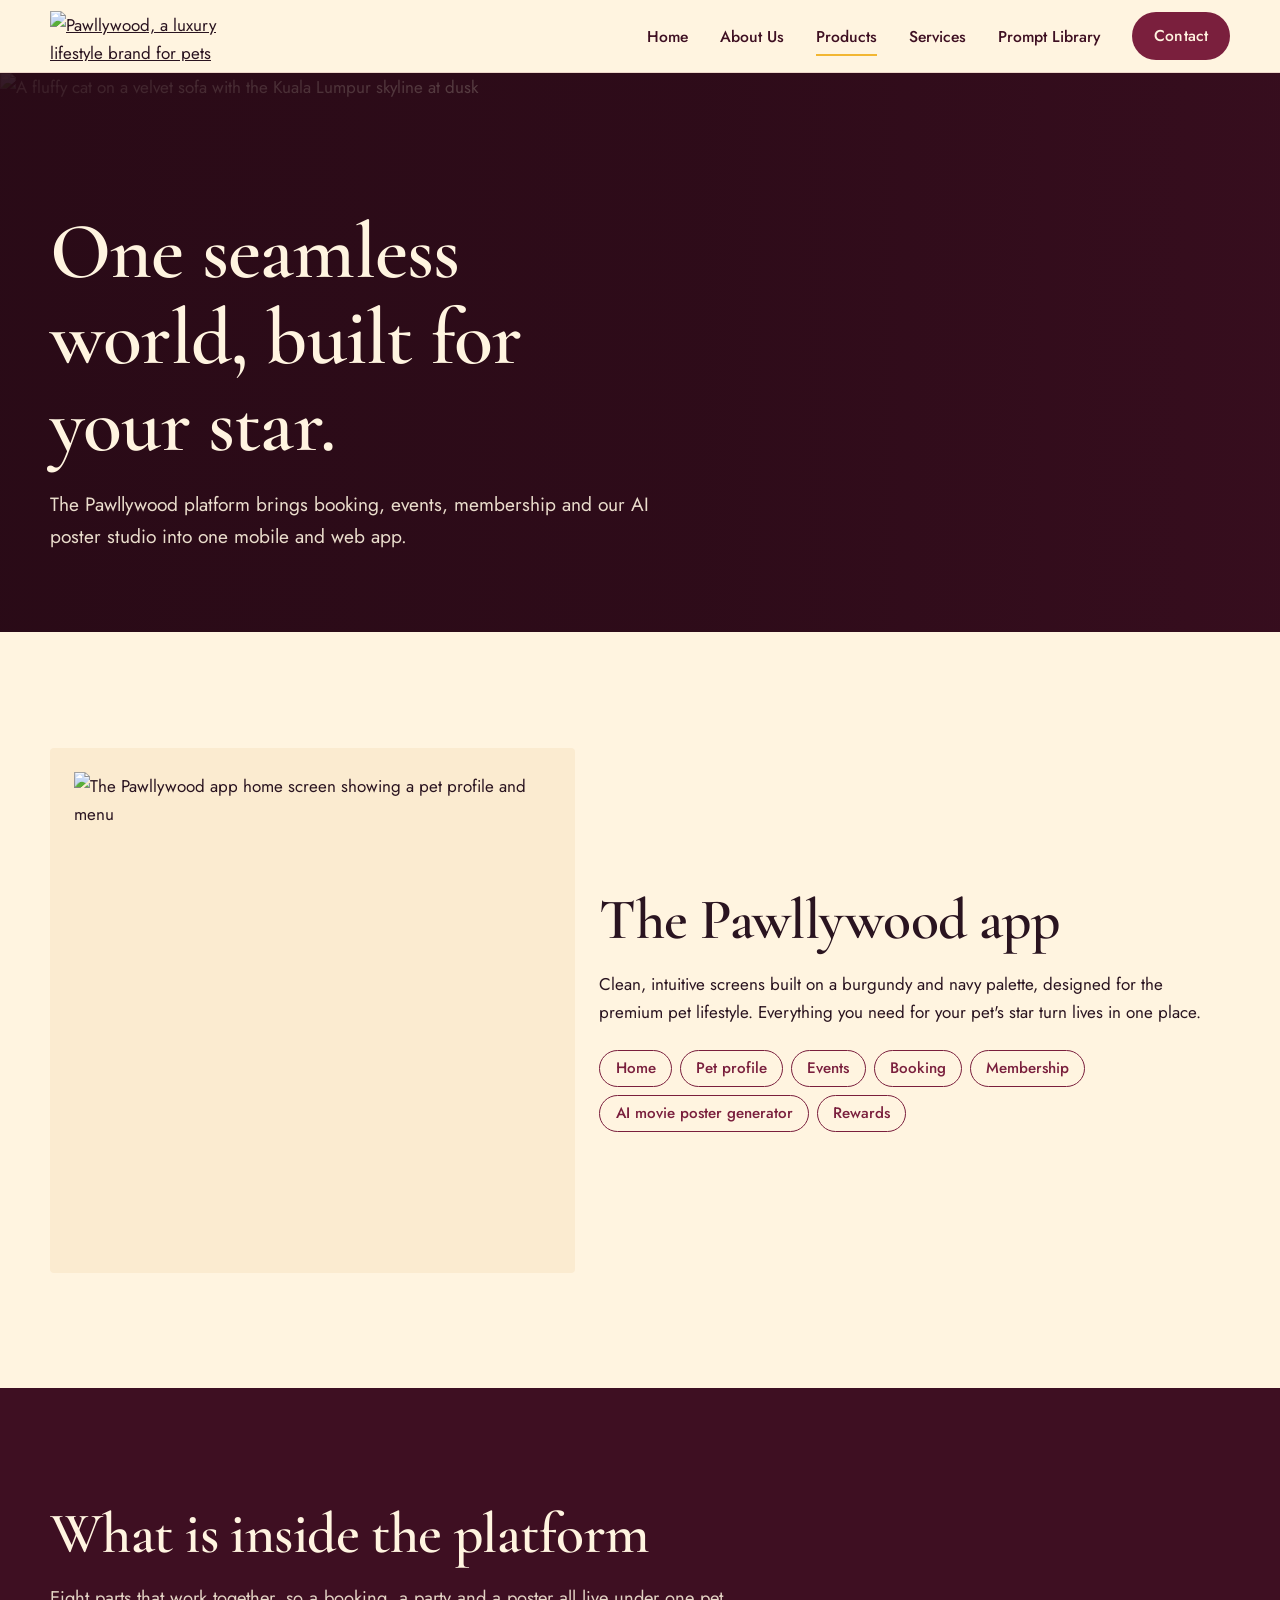
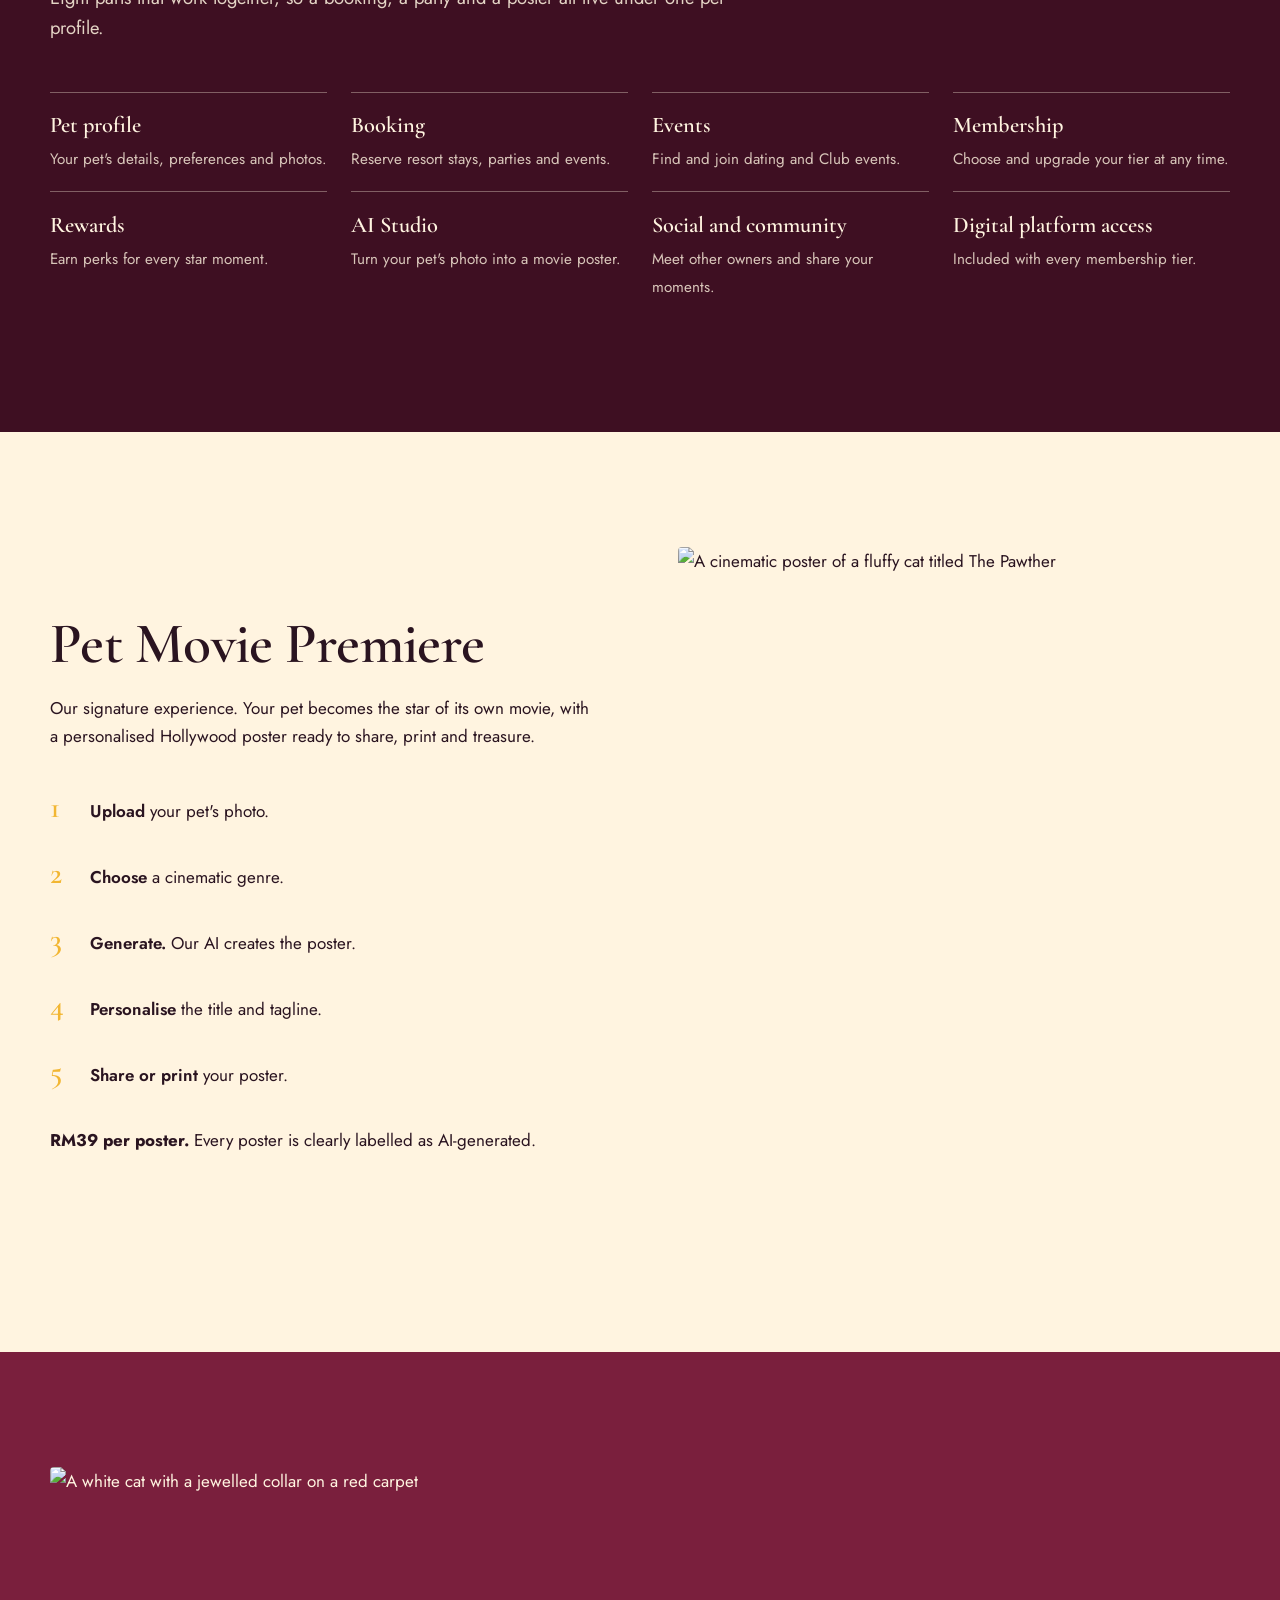
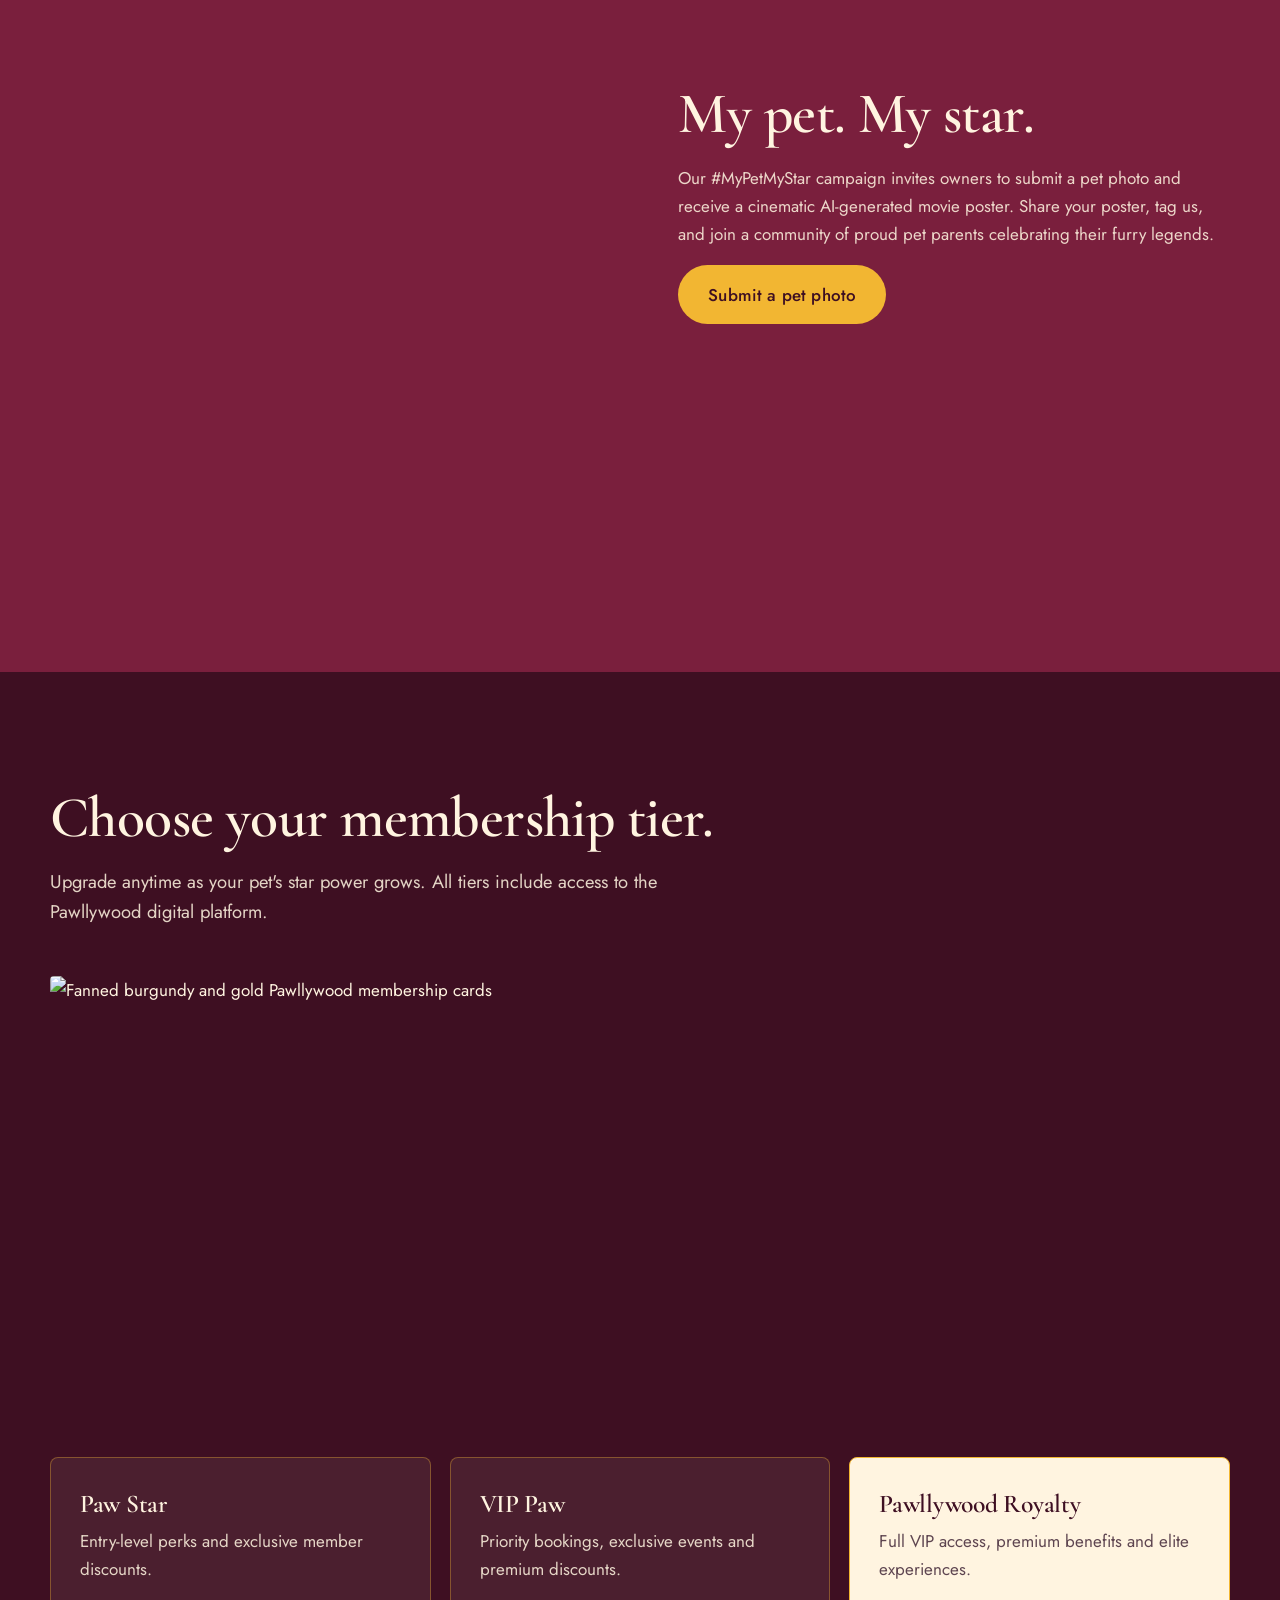
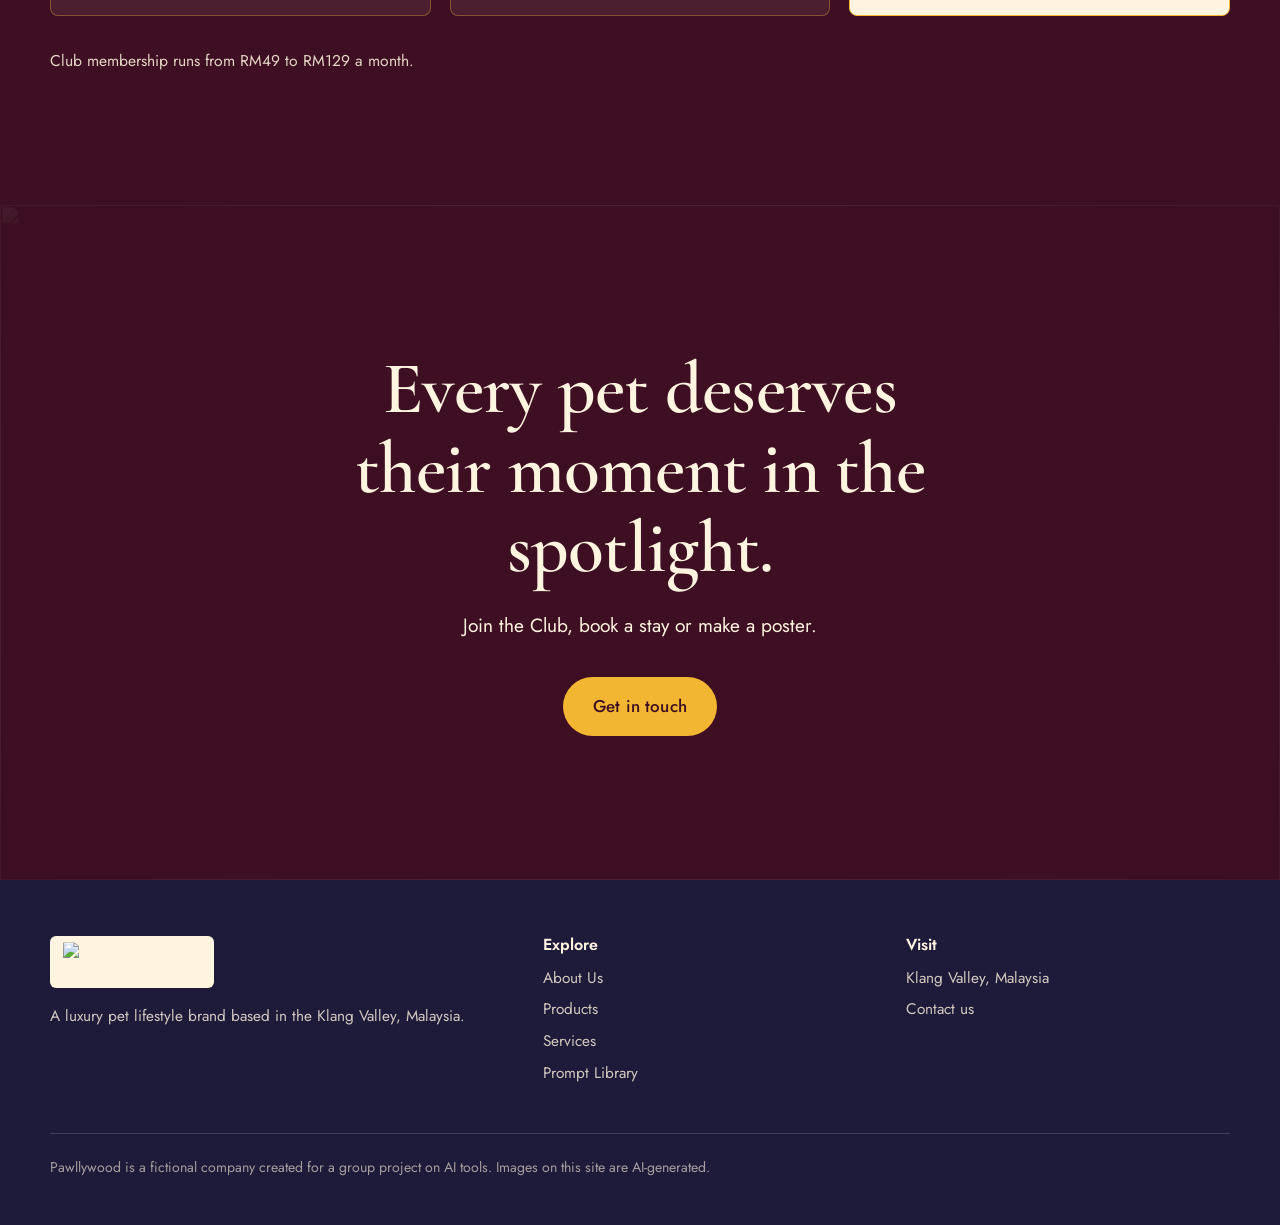
==== product.html @ 83e9586d "Add files via upload" ====
<!DOCTYPE html>
<html lang="en">
<head>
<meta charset="utf-8">
<meta name="viewport" content="width=device-width, initial-scale=1">
<title>Products | Pawllywood</title>
<meta name="description" content="The Pawllywood platform: pet profiles, booking, events, membership, rewards and the AI Pet Movie Premiere poster studio.">
<link rel="preconnect" href="https://fonts.googleapis.com">
<link rel="preconnect" href="https://fonts.gstatic.com" crossorigin>
<link href="https://fonts.googleapis.com/css2?family=Cormorant+Garamond:wght@500;600;700&family=Jost:wght@400;500;600&display=swap" rel="stylesheet">
<link rel="stylesheet" href="styles.css">
</head>
<body>

<header class="site-header">
  <div class="wrap nav">
    <a class="brand" href="index.html" aria-label="Pawllywood home"><img src="images/logo.png" alt="Pawllywood, a luxury lifestyle brand for pets" width="480" height="136"></a>
    <button class="nav-toggle" aria-expanded="false" aria-controls="nav-links">Menu</button>
    <ul class="nav-links" id="nav-links">
      <li><a href="index.html">Home</a></li>
      <li><a href="about.html">About Us</a></li>
      <li><a href="product.html" aria-current="page">Products</a></li>
      <li><a href="service.html">Services</a></li>
      <li><a href="prompt-library.html">Prompt Library</a></li>
      <li><a class="btn btn-velvet" href="contact.html">Contact</a></li>
    </ul>
  </div>
</header>

<main>

  <section class="page-hero">
    <img src="images/klcc-cat.png" alt="A fluffy cat on a velvet sofa with the Kuala Lumpur skyline at dusk" width="1672" height="941">
    <div class="wrap">
      <h1>One seamless world, built for your star.</h1>
      <p>The Pawllywood platform brings booking, events, membership and our AI poster studio into one mobile and web app.</p>
    </div>
  </section>

  <section class="section">
    <div class="wrap screens">
      <div class="photo phone"><img src="images/app-home-screen.png" alt="The Pawllywood app home screen showing a pet profile and menu" loading="lazy" width="820" height="820"></div>
      <div>
        <h2>The Pawllywood app</h2>
        <p style="margin-top:1.2rem">Clean, intuitive screens built on a burgundy and navy palette, designed for the premium pet lifestyle. Everything you need for your pet's star turn lives in one place.</p>
        <ul class="screen-list">
          <li>Home</li><li>Pet profile</li><li>Events</li><li>Booking</li><li>Membership</li><li>AI movie poster generator</li><li>Rewards</li>
        </ul>
      </div>
    </div>
  </section>

  <section class="section dark">
    <div class="wrap">
      <div class="section-head">
        <h2>What is inside the platform</h2>
        <p>Eight parts that work together, so a booking, a party and a poster all live under one pet profile.</p>
      </div>
      <ul class="eco">
        <li><strong>Pet profile</strong><span>Your pet's details, preferences and photos.</span></li>
        <li><strong>Booking</strong><span>Reserve resort stays, parties and events.</span></li>
        <li><strong>Events</strong><span>Find and join dating and Club events.</span></li>
        <li><strong>Membership</strong><span>Choose and upgrade your tier at any time.</span></li>
        <li><strong>Rewards</strong><span>Earn perks for every star moment.</span></li>
        <li><strong>AI Studio</strong><span>Turn your pet's photo into a movie poster.</span></li>
        <li><strong>Social and community</strong><span>Meet other owners and share your moments.</span></li>
        <li><strong>Digital platform access</strong><span>Included with every membership tier.</span></li>
      </ul>
    </div>
  </section>

  <section class="section" id="studio">
    <div class="wrap split">
      <div>
        <h2>Pet Movie Premiere</h2>
        <p style="margin-top:1.2rem">Our signature experience. Your pet becomes the star of its own movie, with a personalised Hollywood poster ready to share, print and treasure.</p>
        <ol class="studio-steps">
          <li><span><strong>Upload</strong> your pet's photo.</span></li>
          <li><span><strong>Choose</strong> a cinematic genre.</span></li>
          <li><span><strong>Generate.</strong> Our AI creates the poster.</span></li>
          <li><span><strong>Personalise</strong> the title and tagline.</span></li>
          <li><span><strong>Share or print</strong> your poster.</span></li>
        </ol>
        <p style="margin-top:1.8rem"><strong>RM39 per poster.</strong> Every poster is clearly labelled as AI-generated.</p>
      </div>
      <div class="photo" style="aspect-ratio:4/5"><img src="images/pawther-poster.png" alt="A cinematic poster of a fluffy cat titled The Pawther" loading="lazy" width="778" height="1109"></div>
    </div>
  </section>

  <section class="section velvet" id="campaign">
    <div class="wrap split">
      <div class="photo" style="aspect-ratio:4/5"><img src="images/collar-cat.png" alt="A white cat with a jewelled collar on a red carpet" loading="lazy" width="768" height="1392" style="object-position:50% 30%"></div>
      <div>
        <h2>My pet. My star.</h2>
        <p style="margin-top:1.2rem">Our #MyPetMyStar campaign invites owners to submit a pet photo and receive a cinematic AI-generated movie poster. Share your poster, tag us, and join a community of proud pet parents celebrating their furry legends.</p>
        <p><a class="btn btn-gold" href="contact.html">Submit a pet photo</a></p>
      </div>
    </div>
  </section>

  <section class="section dark" id="membership">
    <div class="wrap">
      <div class="section-head">
        <h2>Choose your membership tier.</h2>
        <p>Upgrade anytime as your pet's star power grows. All tiers include access to the Pawllywood digital platform.</p>
      </div>
      <div class="photo" style="aspect-ratio:21/8"><img src="images/membership-cards.png" alt="Fanned burgundy and gold Pawllywood membership cards" loading="lazy" style="object-position:50% 50%"></div>
      <div class="tier-line">
        <div class="tier"><h3>Paw Star</h3><p>Entry-level perks and exclusive member discounts.</p></div>
        <div class="tier"><h3>VIP Paw</h3><p>Priority bookings, exclusive events and premium discounts.</p></div>
        <div class="tier top"><h3>Pawllywood Royalty</h3><p>Full VIP access, premium benefits and elite experiences.</p></div>
      </div>
      <p class="member-note">Club membership runs from RM49 to RM129 a month.</p>
    </div>
  </section>

  <section class="closing">
    <img src="images/chaise-cat.png" alt="" loading="lazy">
    <div class="wrap">
      <h2>Every pet deserves their moment in the spotlight.</h2>
      <p>Join the Club, book a stay or make a poster.</p>
      <a class="btn btn-gold" href="contact.html">Get in touch</a>
    </div>
  </section>

</main>

<footer class="site-footer">
  <div class="wrap">
    <div class="footer-grid">
      <div>
        <img src="images/logo.png" alt="Pawllywood" width="480" height="136">
        <p>A luxury pet lifestyle brand based in the Klang Valley, Malaysia.</p>
      </div>
      <div>
        <h3>Explore</h3>
        <ul>
          <li><a href="about.html">About Us</a></li>
          <li><a href="product.html">Products</a></li>
          <li><a href="service.html">Services</a></li>
          <li><a href="prompt-library.html">Prompt Library</a></li>
        </ul>
      </div>
      <div>
        <h3>Visit</h3>
        <ul>
          <li>Klang Valley, Malaysia</li>
          <li><a href="contact.html">Contact us</a></li>
        </ul>
      </div>
    </div>
    <p class="fine">Pawllywood is a fictional company created for a group project on AI tools. Images on this site are AI-generated.</p>
  </div>
</footer>

<script>
  const toggle = document.querySelector('.nav-toggle');
  const links = document.getElementById('nav-links');
  toggle.addEventListener('click', () => {
    const open = links.classList.toggle('open');
    toggle.setAttribute('aria-expanded', open);
  });
</script>

</body>
</html>
---- styles.css ----
/* Pawllywood — shared styles. Palette and type follow the slide deck. */
:root {
  --velvet: #7A1F3D;
  --velvet-deep: #3E0F22;
  --gold: #F2B632;
  --cream: #FFF4E0;
  --cream-soft: #FBEBD0;
  --navy: #1E1B3A;
  --pink: #F58BA5;
  --ink: #2A1420;
  --ink-soft: #5E4550;
  --serif: "Cormorant Garamond", "Playfair Display", Georgia, serif;
  --sans: "Jost", "Helvetica Neue", Arial, sans-serif;
  --wrap: 1180px;
}

*, *::before, *::after { box-sizing: border-box; }
html { scroll-behavior: smooth; scroll-padding-top: 84px; }
body {
  margin: 0;
  font-family: var(--sans);
  font-size: 1.0625rem;
  line-height: 1.65;
  color: var(--ink);
  background: var(--cream);
  -webkit-font-smoothing: antialiased;
}
img { display: block; max-width: 100%; height: auto; }
a { color: inherit; }
:focus-visible { outline: 3px solid var(--gold); outline-offset: 3px; }

h1, h2, h3 { font-family: var(--serif); font-weight: 600; line-height: 1.08; margin: 0; letter-spacing: -0.01em; }
h1 { font-size: clamp(3rem, 8vw, 6.4rem); }
h2 { font-size: clamp(2.2rem, 4.6vw, 3.6rem); }
h3 { font-size: 1.6rem; }
p { margin: 0 0 1em; max-width: 62ch; }

.wrap { width: min(var(--wrap), 100% - 2.5rem); margin-inline: auto; }
.section { padding: clamp(4rem, 9vw, 7.5rem) 0; }
.dark { background: var(--velvet-deep); color: var(--cream); }
.velvet { background: var(--velvet); color: var(--cream); }
.dark p, .velvet p { color: rgba(255, 244, 224, .86); }
.section-head { max-width: 46rem; margin-bottom: 3rem; }
.section-head p { font-size: 1.15rem; margin-top: 1.1rem; }

/* Buttons */
.btn {
  display: inline-block; padding: .9rem 1.8rem; border-radius: 999px;
  font-weight: 500; text-decoration: none; letter-spacing: .01em;
  border: 1.5px solid transparent; transition: background .2s, color .2s, border-color .2s;
}
.btn-gold { background: var(--gold); color: var(--velvet-deep); }
.btn-gold:hover { background: #ffc94f; }
.btn-line { border-color: rgba(255, 244, 224, .6); color: var(--cream); }
.btn-line:hover { background: rgba(255, 244, 224, .12); }
.btn-velvet { background: var(--velvet); color: var(--cream); }
.btn-velvet:hover { background: var(--velvet-deep); }

/* Header */
.site-header {
  position: sticky; top: 0; z-index: 50;
  background: rgba(255, 244, 224, .96); backdrop-filter: blur(8px);
  border-bottom: 1px solid rgba(122, 31, 61, .14);
}
.nav { display: flex; align-items: center; justify-content: space-between; gap: 1.5rem; min-height: 72px; }
.brand img { height: 50px; width: auto; }
.nav-links { display: flex; align-items: center; gap: 2rem; list-style: none; margin: 0; padding: 0; }
.nav-links a { text-decoration: none; font-weight: 500; font-size: .98rem; color: var(--velvet-deep); padding: .4rem 0; border-bottom: 2px solid transparent; }
.nav-links a:hover, .nav-links a[aria-current="page"] { border-bottom-color: var(--gold); }
.nav-links .btn { padding: .6rem 1.3rem; border-bottom: 1.5px solid transparent; color: var(--cream); }
.nav-toggle { display: none; background: none; border: 1.5px solid var(--velvet); color: var(--velvet); border-radius: 999px; padding: .5rem 1.1rem; font: inherit; font-weight: 500; cursor: pointer; }

/* Hero */
.hero { position: relative; min-height: min(92vh, 860px); display: grid; align-items: end; color: var(--cream); background: var(--velvet-deep); isolation: isolate; }
.hero-img { position: absolute; inset: 0; z-index: -2; width: 100%; height: 100%; object-fit: cover; object-position: 50% 45%; }
.hero::after { content: ""; position: absolute; inset: 0; z-index: -1; background: linear-gradient(180deg, rgba(30, 10, 20, .25) 0%, rgba(30, 10, 20, .35) 40%, rgba(30, 10, 20, .9) 100%); }
.hero-inner { padding: 6rem 0 4.5rem; }
.hero h1 { max-width: 12ch; text-shadow: 0 2px 30px rgba(0, 0, 0, .35); }
.hero p { font-size: clamp(1.1rem, 2vw, 1.35rem); max-width: 40rem; margin: 1.6rem 0 2.2rem; color: rgba(255, 244, 224, .92); }
.hero-actions { display: flex; flex-wrap: wrap; gap: 1rem; }
.hero-inner > * { animation: rise .9s cubic-bezier(.2, .7, .2, 1) both; }
.hero-inner > p { animation-delay: .15s; }
.hero-inner > .hero-actions { animation-delay: .3s; }
@keyframes rise { from { opacity: 0; transform: translateY(22px); } to { opacity: 1; transform: none; } }

/* Split layouts */
.split { display: grid; grid-template-columns: 1fr 1fr; gap: clamp(2rem, 6vw, 5rem); align-items: center; }
.split.flip > :first-child { order: 2; }
.photo { border-radius: 4px; overflow: hidden; }
.photo img { width: 100%; height: 100%; object-fit: cover; }
.photo-stack { position: relative; padding-bottom: 12%; }
.photo-stack .photo:first-child { aspect-ratio: 4 / 3; }
.photo-stack .photo:last-child { position: absolute; width: 48%; right: -4%; bottom: 0; aspect-ratio: 16 / 10; border: 6px solid var(--cream); box-shadow: 0 18px 40px rgba(62, 15, 34, .28); }
.trio { display: flex; flex-wrap: wrap; gap: .75rem 2.2rem; list-style: none; padding: 0; margin: 1.8rem 0 0; font-family: var(--serif); font-size: 1.9rem; font-weight: 600; color: var(--velvet); }

/* Problem */
.gaps { display: grid; grid-template-columns: repeat(3, 1fr); gap: 1rem; margin-top: 2.5rem; }
.gap-card { background: var(--cream); color: var(--velvet-deep); padding: 1.3rem 1.4rem; border-radius: 6px; font-family: var(--serif); font-size: 1.35rem; font-weight: 600; line-height: 1.2; }
.gap-card:nth-child(odd) { transform: rotate(-1.2deg); }
.gap-card:nth-child(even) { transform: rotate(1deg); }
.problem-media { margin-top: 3rem; aspect-ratio: 21 / 8; }

/* Ecosystem bento */
.bento { display: grid; grid-template-columns: repeat(6, 1fr); gap: 1.1rem; }
.tile { position: relative; overflow: hidden; border-radius: 6px; min-height: 300px; display: flex; align-items: flex-end; color: var(--cream); isolation: isolate; background: var(--velvet-deep); }
.tile img { position: absolute; inset: 0; width: 100%; height: 100%; object-fit: cover; z-index: -2; transition: transform .6s ease; }
.tile::after { content: ""; position: absolute; inset: 0; z-index: -1; background: linear-gradient(180deg, rgba(30, 10, 20, 0) 30%, rgba(30, 10, 20, .88) 100%); }
.tile:hover img { transform: scale(1.04); }
.tile-body { padding: 1.5rem 1.6rem; }
.tile h3 { margin-bottom: .4rem; }
.tile p { margin: 0; font-size: .98rem; color: rgba(255, 244, 224, .9); }
.tile.t-club { grid-column: span 4; min-height: 420px; }
.tile.t-resort { grid-column: span 2; min-height: 420px; }
.tile.t-party, .tile.t-dating, .tile.t-influencer { grid-column: span 2; }
.tile.t-poster { grid-column: span 6; min-height: 340px; }
.tile.t-poster img { object-position: 50% 8%; }

/* Membership */
.tiers { display: grid; grid-template-columns: repeat(3, 1fr); gap: 1.2rem; margin-top: 3rem; }
.tier { background: rgba(255, 244, 224, .07); border: 1px solid rgba(242, 182, 50, .35); border-radius: 8px; padding: 2rem 1.8rem; }
.tier.top { background: var(--cream); color: var(--velvet-deep); border-color: var(--gold); }
.tier.top p { color: var(--ink-soft); }
.tier h3 { margin-bottom: .6rem; }
.tier p { margin: 0; }
.member-note { margin-top: 2rem; font-size: .98rem; }

/* Journey (a real sequence, so it is numbered) */
.journey { list-style: none; margin: 3rem 0 0; padding: 0; display: grid; grid-template-columns: repeat(4, 1fr); gap: 2rem 1.5rem; counter-reset: step; }
.journey li { counter-increment: step; border-top: 2px solid var(--velvet); padding-top: 1rem; }
.journey li::before { content: counter(step); font-family: var(--serif); font-size: 2.4rem; font-weight: 600; color: var(--velvet); line-height: 1; display: block; margin-bottom: .5rem; }
.journey strong { font-family: var(--serif); font-size: 1.45rem; font-weight: 600; display: block; color: var(--velvet-deep); }
.journey span { color: var(--ink-soft); font-size: .98rem; }

/* Poster gallery */
.posters { display: grid; grid-template-columns: repeat(4, 1fr); gap: 1rem; margin-top: 4.5rem; align-items: end; }
.posters figure { margin: 0; }
.posters .photo { aspect-ratio: 2 / 3; box-shadow: 0 22px 44px rgba(0, 0, 0, .45); }
.posters figure:nth-child(2) { transform: translateY(-1.5rem); }
.posters figure:nth-child(4) { transform: translateY(-1.5rem); }
.posters figcaption { margin-top: .8rem; font-size: .92rem; color: rgba(255, 244, 224, .75); }
.steps-inline { display: flex; flex-wrap: wrap; gap: .5rem 1rem; list-style: none; padding: 0; margin: 1.6rem 0 2rem; }
.steps-inline li { font-weight: 500; color: var(--gold); }
.steps-inline li:not(:last-child)::after { content: "\2192"; margin-left: 1rem; color: rgba(255, 244, 224, .5); }

/* Prompt library teaser */
.prompt-box { background: var(--navy); color: var(--cream); border-radius: 8px; padding: 2rem; font-size: 1rem; line-height: 1.7; }
.prompt-box .label { font-family: var(--serif); font-size: 1.3rem; color: var(--gold); margin-bottom: .6rem; display: block; }
.prompt-box p { color: rgba(255, 244, 224, .9); max-width: none; margin-bottom: 1.4rem; }
.prompt-box p:last-child { margin-bottom: 0; }
.anatomy { display: flex; flex-wrap: wrap; gap: .5rem; list-style: none; padding: 0; margin: 1.6rem 0 2rem; }
.anatomy li { border: 1.5px solid var(--velvet); color: var(--velvet); border-radius: 999px; padding: .3rem .95rem; font-weight: 500; font-size: .95rem; }

/* Closing */
.closing { position: relative; text-align: center; color: var(--cream); background: var(--velvet-deep); isolation: isolate; padding: clamp(5rem, 12vw, 9rem) 0; }
.closing > img { position: absolute; inset: 0; width: 100%; height: 100%; object-fit: cover; z-index: -2; opacity: .55; }
.closing::after { content: ""; position: absolute; inset: 0; z-index: -1; background: radial-gradient(ellipse at center, rgba(62, 15, 34, .55), rgba(62, 15, 34, .92)); }
.closing h2 { max-width: 18ch; margin: 0 auto 1.4rem; font-size: clamp(2.4rem, 6vw, 4.6rem); }
.closing p { margin: 0 auto 2.2rem; font-size: 1.2rem; }

/* Footer */
.site-footer { background: var(--navy); color: rgba(255, 244, 224, .8); padding: 3.5rem 0 2rem; font-size: .96rem; }
.footer-grid { display: grid; grid-template-columns: 1.4fr 1fr 1fr; gap: 2.5rem; }
.footer-grid img { height: 52px; width: auto; background: var(--cream); padding: .4rem .8rem; border-radius: 6px; margin-bottom: 1rem; }
.footer-grid h3 { font-family: var(--sans); font-size: 1rem; font-weight: 600; color: var(--cream); margin-bottom: .8rem; letter-spacing: 0; }
.footer-grid ul { list-style: none; margin: 0; padding: 0; }
.footer-grid li { margin-bottom: .4rem; }
.footer-grid a { text-decoration: none; }
.footer-grid a:hover { color: var(--gold); }
.fine { max-width: none; margin-top: 2.5rem; padding-top: 1.4rem; border-top: 1px solid rgba(255, 244, 224, .15); font-size: .88rem; color: rgba(255, 244, 224, .6); }

/* Responsive */
@media (max-width: 960px) {
  .split, .split.flip { grid-template-columns: 1fr; }
  .split.flip > :first-child { order: 0; }
  .photo-stack { padding-bottom: 14%; }
  .gaps { grid-template-columns: repeat(2, 1fr); }
  .tile.t-club, .tile.t-resort, .tile.t-party, .tile.t-dating, .tile.t-influencer, .tile.t-poster { grid-column: span 6; min-height: 320px; }
  .tiers { grid-template-columns: 1fr; }
  .journey { grid-template-columns: repeat(2, 1fr); }
  .posters { grid-template-columns: repeat(2, 1fr); }
  .posters figure:nth-child(n) { transform: none; }
  .footer-grid { grid-template-columns: 1fr; }
  .nav-toggle { display: inline-block; }
  .nav-links { display: none; position: absolute; left: 0; right: 0; top: 72px; flex-direction: column; align-items: flex-start; gap: 0; background: var(--cream); padding: 1rem 1.25rem 1.5rem; border-bottom: 1px solid rgba(122, 31, 61, .14); }
  .nav-links.open { display: flex; }
  .nav-links li { width: 100%; }
  .nav-links a { display: block; padding: .8rem 0; }
  .nav-links .btn { display: inline-block; margin-top: .6rem; width: auto; }
}
@media (max-width: 560px) {
  .gaps { grid-template-columns: 1fr; }
  .journey { grid-template-columns: 1fr; }
  .problem-media { aspect-ratio: 16 / 9; }
}
@media (prefers-reduced-motion: reduce) {
  html { scroll-behavior: auto; }
  .hero-inner > * { animation: none; }
  .tile img { transition: none; }
}

/* ===== Inner pages ===== */
.page-hero { position: relative; color: var(--cream); background: var(--velvet-deep); isolation: isolate; padding: clamp(5rem, 11vw, 8.5rem) 0 clamp(3.5rem, 7vw, 5rem); }
.page-hero > img { position: absolute; inset: 0; width: 100%; height: 100%; object-fit: cover; z-index: -2; }
.page-hero::after { content: ""; position: absolute; inset: 0; z-index: -1; background: linear-gradient(90deg, rgba(40, 10, 22, .92) 0%, rgba(40, 10, 22, .72) 55%, rgba(40, 10, 22, .35) 100%); }
.page-hero h1 { font-size: clamp(2.8rem, 7vw, 5rem); max-width: 16ch; }
.page-hero p { font-size: 1.2rem; margin: 1.3rem 0 0; color: rgba(255, 244, 224, .9); max-width: 40rem; }
.lede { font-family: var(--serif); font-size: clamp(1.5rem, 2.6vw, 2.1rem); line-height: 1.3; font-weight: 500; max-width: 34ch; margin: 0; }

/* Mission / vision */
.mv { display: grid; grid-template-columns: 1fr 1fr; gap: 0; }
.mv > div { padding: clamp(2.5rem, 6vw, 5rem) clamp(1.5rem, 5vw, 4rem); }
.mv .m { background: var(--velvet); color: var(--cream); }
.mv .v { background: var(--cream-soft); }
.mv h2 { font-size: clamp(1.8rem, 3vw, 2.4rem); margin-bottom: 1rem; }
.mv p { font-family: var(--serif); font-size: clamp(1.4rem, 2.3vw, 1.9rem); line-height: 1.3; margin: 0; max-width: 24ch; }
.mv .m p { color: var(--cream); }

/* Values */
.values { list-style: none; margin: 2.5rem 0 0; padding: 0; border-top: 1px solid rgba(122, 31, 61, .25); }
.values li { display: grid; grid-template-columns: minmax(200px, 1fr) 2fr; gap: 1.5rem; padding: 1.4rem 0; border-bottom: 1px solid rgba(122, 31, 61, .25); align-items: baseline; }
.values strong { font-family: var(--serif); font-size: 1.6rem; font-weight: 600; color: var(--velvet); line-height: 1.15; }
.values span { color: var(--ink-soft); }

/* Team */
.founder { display: grid; grid-template-columns: 5fr 7fr; gap: clamp(2rem, 5vw, 4rem); align-items: center; }
.founder .photo { aspect-ratio: 3 / 4; }
.founder .role { font-weight: 500; color: var(--gold); margin-bottom: 1.2rem; display: block; }
.founder .quote { font-family: var(--serif); font-size: 1.5rem; line-height: 1.35; margin: 1.5rem 0; }
.founder ul { margin: 0; padding-left: 1.2rem; }
.founder li { margin-bottom: .4rem; color: rgba(255, 244, 224, .88); }
.duo { display: grid; grid-template-columns: 1fr 1fr; gap: 1.5rem; margin-top: 3rem; }
.person { display: grid; grid-template-columns: 1fr 1fr; gap: 1.2rem; align-items: end; }
.person .photo { aspect-ratio: 4 / 5; }
.person h3 { font-size: 1.5rem; }
.person .role { color: var(--velvet); font-weight: 500; font-size: .95rem; margin: .2rem 0 .6rem; display: block; }
.person p { font-size: .96rem; color: var(--ink-soft); margin: 0; }
.leads { display: grid; grid-template-columns: repeat(4, 1fr); gap: 1.2rem; margin-top: 3rem; }
.lead .photo { aspect-ratio: 3 / 4; margin-bottom: .9rem; }
.lead h3 { font-size: 1.35rem; }
.lead .role { color: var(--velvet); font-weight: 500; font-size: .92rem; display: block; margin: .15rem 0 .5rem; }
.lead p { font-size: .94rem; color: var(--ink-soft); margin: 0; }
.subhead { font-size: clamp(1.6rem, 2.6vw, 2.1rem); margin-top: 4rem; }

/* Numbers */
.figures { display: grid; grid-template-columns: repeat(3, 1fr); gap: 2rem; margin-top: 2.5rem; }
.figure strong { display: block; font-family: var(--serif); font-size: clamp(2.6rem, 5vw, 4rem); line-height: 1; color: var(--gold); font-weight: 600; }
.figure span { display: block; margin-top: .6rem; color: rgba(255, 244, 224, .85); font-size: 1rem; }
.expand { list-style: none; margin: 2.5rem 0 0; padding: 0; display: grid; grid-template-columns: repeat(3, 1fr); gap: 1.5rem; counter-reset: ph; }
.expand li { counter-increment: ph; border-top: 2px solid var(--gold); padding-top: 1rem; }
.expand strong { font-family: var(--serif); font-size: 1.5rem; display: block; font-weight: 600; }
.expand span { color: rgba(255, 244, 224, .82); font-size: .98rem; }

/* Services */
.svc { display: grid; grid-template-columns: 1fr 1fr; align-items: stretch; }
.svc + .svc { margin-top: 0; }
.svc-img { min-height: 420px; position: relative; }
.svc-img img { position: absolute; inset: 0; width: 100%; height: 100%; object-fit: cover; }
.svc-body { padding: clamp(2.5rem, 6vw, 5rem) clamp(1.5rem, 5vw, 4.5rem); display: flex; flex-direction: column; justify-content: center; }
.svc-body h2 { font-size: clamp(2rem, 3.6vw, 2.9rem); margin-bottom: 1rem; }
.svc.flip .svc-img { order: 2; }
.svc:nth-of-type(odd) .svc-body { background: var(--cream); }
.svc:nth-of-type(even) .svc-body { background: var(--cream-soft); }
.svc.dk .svc-body { background: var(--velvet-deep); color: var(--cream); }
.svc.dk .svc-body p { color: rgba(255, 244, 224, .86); }
.price { font-family: var(--serif); font-size: 1.7rem; font-weight: 600; color: var(--velvet); margin: .4rem 0 1rem; }
.svc.dk .price { color: var(--gold); }
.includes { margin: 0 0 1.2rem; padding-left: 1.2rem; }
.includes li { margin-bottom: .3rem; }
.safe { display: grid; grid-template-columns: repeat(3, 1fr); gap: 2rem; margin-top: 2.5rem; }
.safe h3 { font-size: 1.5rem; margin-bottom: .5rem; }
.safe p { margin: 0; color: rgba(255, 244, 224, .85); }
.entry { width: 100%; border-collapse: collapse; margin-top: 2.5rem; font-size: 1rem; }
.entry th, .entry td { text-align: left; padding: 1rem 1rem 1rem 0; border-bottom: 1px solid rgba(122, 31, 61, .25); vertical-align: top; }
.entry th { font-weight: 600; color: var(--velvet); font-size: .95rem; }
.entry td:first-child { font-family: var(--serif); font-size: 1.35rem; font-weight: 600; color: var(--velvet-deep); }
.table-scroll { overflow-x: auto; }

/* Product */
.eco { display: grid; grid-template-columns: repeat(4, 1fr); gap: 1.2rem 1.5rem; margin-top: 2.5rem; list-style: none; padding: 0; }
.eco li { border-top: 1px solid rgba(255, 244, 224, .35); padding-top: .9rem; }
.eco strong { font-family: var(--serif); font-size: 1.4rem; font-weight: 600; display: block; }
.eco span { font-size: .95rem; color: rgba(255, 244, 224, .8); }
.screens { display: grid; grid-template-columns: 1fr 1.2fr; gap: 1.5rem; align-items: center; }
.screens .photo.phone { background: var(--cream-soft); padding: 1.5rem; display: grid; place-items: center; }
.screens .photo.phone img { width: auto; height: auto; max-height: 560px; }
.screen-list { list-style: none; margin: 1.5rem 0 0; padding: 0; display: flex; flex-wrap: wrap; gap: .5rem; }
.screen-list li { border: 1.5px solid var(--velvet); color: var(--velvet); border-radius: 999px; padding: .3rem .95rem; font-weight: 500; font-size: .95rem; }
.studio-steps { list-style: none; margin: 2rem 0 0; padding: 0; counter-reset: s; display: grid; gap: 1rem; }
.studio-steps li { counter-increment: s; display: grid; grid-template-columns: 2.5rem 1fr; align-items: baseline; }
.studio-steps li::before { content: counter(s); font-family: var(--serif); font-size: 1.9rem; color: var(--gold); font-weight: 600; }
.studio-steps strong { font-weight: 600; }
.tier-line { display: grid; grid-template-columns: repeat(3, 1fr); gap: 1.2rem; margin-top: 2rem; }

/* Prompt library */
.filters { display: flex; flex-wrap: wrap; gap: .6rem; margin: 2rem 0 1.5rem; }
.chip { font: inherit; font-weight: 500; font-size: .95rem; cursor: pointer; background: transparent; border: 1.5px solid var(--velvet); color: var(--velvet); border-radius: 999px; padding: .4rem 1.1rem; }
.chip[aria-pressed="true"] { background: var(--velvet); color: var(--cream); }
.chip small { opacity: .75; margin-left: .3rem; }
.prompt-list { display: grid; gap: 1.2rem; }
.pcard { background: #fff; border: 1px solid rgba(122, 31, 61, .2); border-radius: 8px; padding: 1.6rem 1.8rem; }
.pcard[hidden] { display: none; }
.pcard header { display: flex; flex-wrap: wrap; gap: .6rem 1rem; align-items: baseline; justify-content: space-between; margin-bottom: .9rem; }
.pcard h3 { font-size: 1.5rem; }
.pid { font-weight: 600; color: var(--velvet); font-size: .95rem; }
.pcat { font-size: .9rem; color: var(--ink-soft); }
.pmeta { display: grid; grid-template-columns: repeat(3, 1fr); gap: 1.2rem; margin: 1rem 0; font-size: .95rem; }
.pmeta dt { font-weight: 600; color: var(--velvet); margin-bottom: .2rem; }
.pmeta dd { margin: 0; color: var(--ink-soft); }
.pcard details { margin-top: .5rem; }
.pcard summary { cursor: pointer; font-weight: 600; color: var(--velvet); }
.ptext { background: var(--navy); color: var(--cream); border-radius: 6px; padding: 1.2rem 1.3rem; margin: .8rem 0 .6rem; font-size: .95rem; line-height: 1.7; white-space: pre-wrap; }
.copy { font: inherit; font-size: .9rem; font-weight: 500; cursor: pointer; background: var(--gold); color: var(--velvet-deep); border: 0; border-radius: 999px; padding: .4rem 1.1rem; }
.empty-note { padding: 1.4rem; background: var(--cream-soft); border-radius: 6px; color: var(--ink-soft); }
.empty-note[hidden] { display: none; }
.anat { display: grid; grid-template-columns: repeat(4, 1fr); gap: 1.5rem 1.5rem; margin: 2.5rem 0 0; padding: 0; list-style: none; counter-reset: a; }
.anat li { counter-increment: a; border-top: 2px solid var(--velvet); padding-top: .9rem; }
.anat li::before { content: counter(a); display: block; font-family: var(--serif); font-size: 1.8rem; color: var(--velvet); line-height: 1; margin-bottom: .3rem; font-weight: 600; }
.anat strong { display: block; font-family: var(--serif); font-size: 1.35rem; font-weight: 600; }
.anat span { font-size: .95rem; color: var(--ink-soft); }
.fw { display: grid; grid-template-columns: 1fr 1fr; gap: 3rem; align-items: start; }
.fw dl { margin: 0; display: grid; grid-template-columns: 6.5rem 1fr; gap: .9rem 1rem; align-items: baseline; }
.fw dt { font-family: var(--serif); font-size: 1.4rem; font-weight: 600; color: var(--gold); line-height: 1.3; }
.fw dd { margin: 0; color: rgba(255, 244, 224, .88); }
.iter { display: grid; grid-template-columns: repeat(3, 1fr); gap: 1.5rem; margin-top: 2.5rem; }
.iter figure { margin: 0; }
.iter .photo { aspect-ratio: 3 / 4; margin-bottom: 1rem; }
.iter h3 { font-size: 1.4rem; margin-bottom: .4rem; }
.iter blockquote { margin: 0 0 .6rem; font-style: normal; color: var(--ink); font-size: .98rem; }
.iter figcaption p { color: var(--ink-soft); font-size: .95rem; margin: 0; }
.demo { display: grid; grid-template-columns: 1.1fr .9fr; gap: 3rem; align-items: center; }
.demo dl { margin: 0; }
.demo dt { font-weight: 600; margin-top: 1rem; padding-left: .8rem; border-left: 3px solid var(--gold); }
.demo dd { margin: .2rem 0 0 0; padding-left: .8rem; border-left: 3px solid var(--gold); color: rgba(255, 244, 224, .88); }
.demo .photo { aspect-ratio: 3 / 4; }
.rai { list-style: none; padding: 0; margin: 2.5rem 0 0; display: grid; grid-template-columns: repeat(2, 1fr); gap: 0 3rem; }
.rai li { padding: 1rem 0; border-top: 1px solid rgba(122, 31, 61, .25); }

/* Contact */
.contact-grid { display: grid; grid-template-columns: 7fr 5fr; gap: clamp(2rem, 6vw, 5rem); align-items: start; }
.form { display: grid; gap: 1.2rem; }
.field label { display: block; font-weight: 500; margin-bottom: .35rem; color: var(--velvet-deep); }
.field input, .field select, .field textarea { width: 100%; font: inherit; color: var(--ink); background: #fff; border: 1.5px solid rgba(122, 31, 61, .35); border-radius: 6px; padding: .8rem .9rem; }
.field textarea { min-height: 150px; resize: vertical; }
.field input:focus, .field select:focus, .field textarea:focus { outline: 3px solid var(--gold); outline-offset: 1px; border-color: var(--velvet); }
.two { display: grid; grid-template-columns: 1fr 1fr; gap: 1.2rem; }
.form-msg { padding: 1rem 1.2rem; border-radius: 6px; background: var(--cream-soft); border: 1.5px solid var(--gold); }
.form-msg[hidden] { display: none; }
.aside h2 { font-size: 2rem; margin-bottom: 1rem; }
.aside .photo { aspect-ratio: 4 / 3; margin-bottom: 1.5rem; }
.aside ul { padding-left: 1.2rem; margin: 0 0 1.5rem; }
.faq details { border-top: 1px solid rgba(122, 31, 61, .25); padding: 1.1rem 0; }
.faq details:last-child { border-bottom: 1px solid rgba(122, 31, 61, .25); }
.faq summary { cursor: pointer; font-family: var(--serif); font-size: 1.4rem; font-weight: 600; color: var(--velvet-deep); }
.faq p { margin: .8rem 0 0; color: var(--ink-soft); }

@media (max-width: 960px) {
  .mv, .svc, .founder, .duo, .demo, .fw, .contact-grid, .screens { grid-template-columns: 1fr; }
  .svc.flip .svc-img { order: 0; }
  .svc-img { min-height: 300px; }
  .values li { grid-template-columns: 1fr; gap: .3rem; }
  .figures, .expand, .safe, .iter, .tier-line { grid-template-columns: 1fr; }
  .leads, .anat, .eco { grid-template-columns: repeat(2, 1fr); }
  .pmeta { grid-template-columns: 1fr; }
  .rai { grid-template-columns: 1fr; }
  .founder .photo { max-width: 420px; }
  .page-hero::after { background: linear-gradient(180deg, rgba(40, 10, 22, .7), rgba(40, 10, 22, .9)); }
}
@media (max-width: 560px) {
  .leads, .anat, .eco, .two, .person { grid-template-columns: 1fr; }
  .person .photo { max-width: 260px; }
}
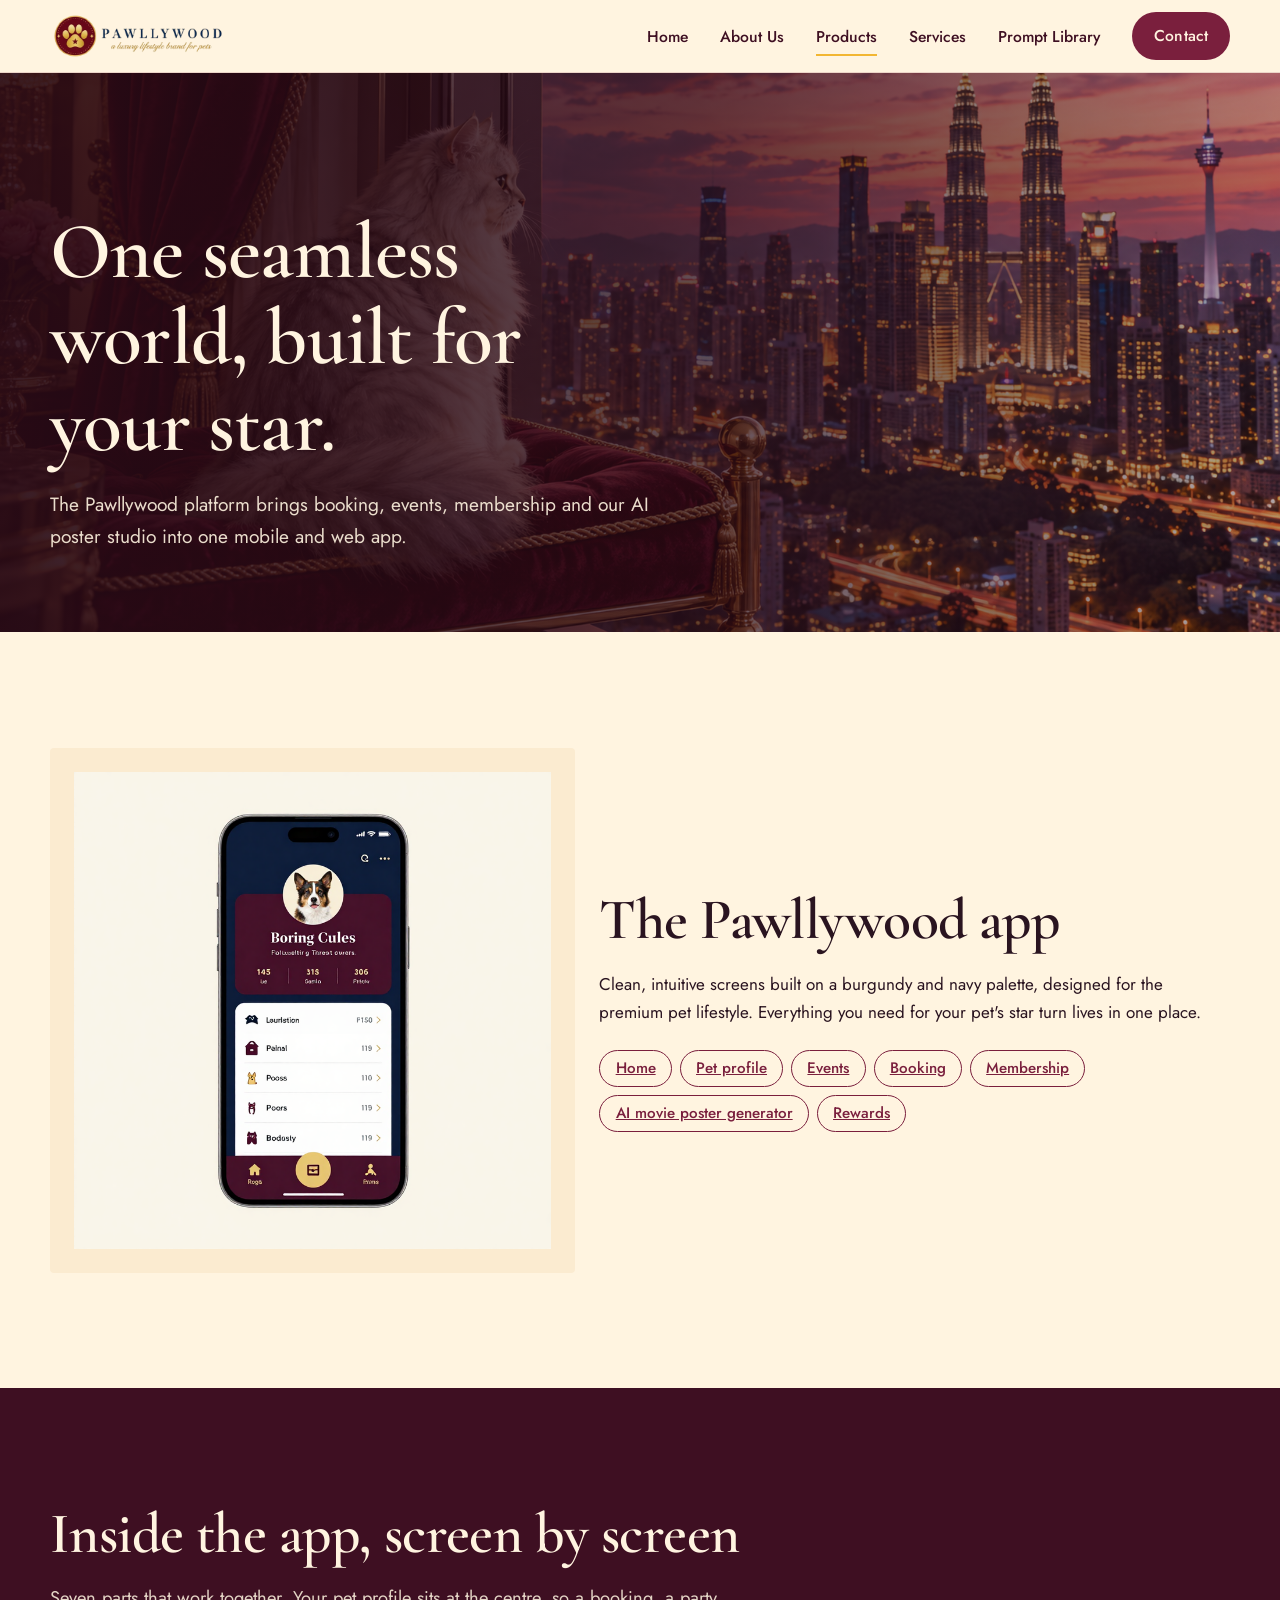
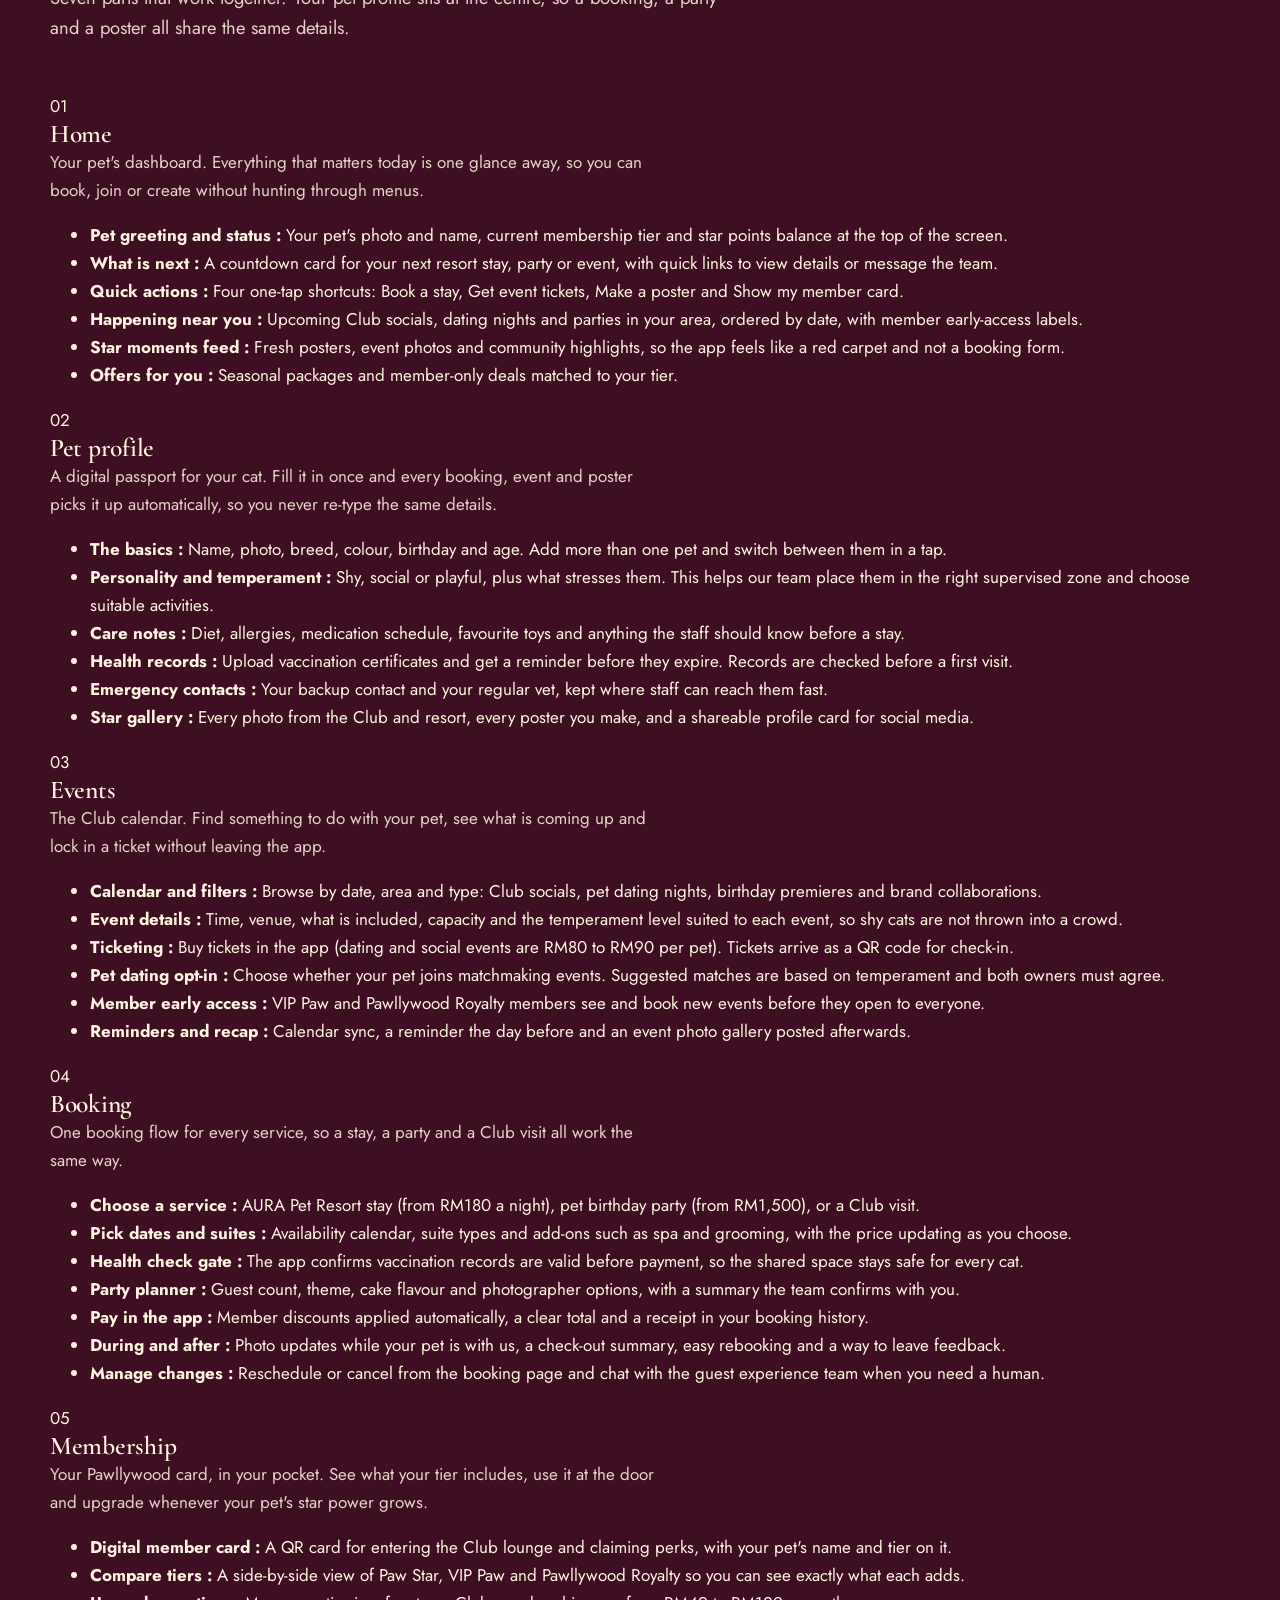
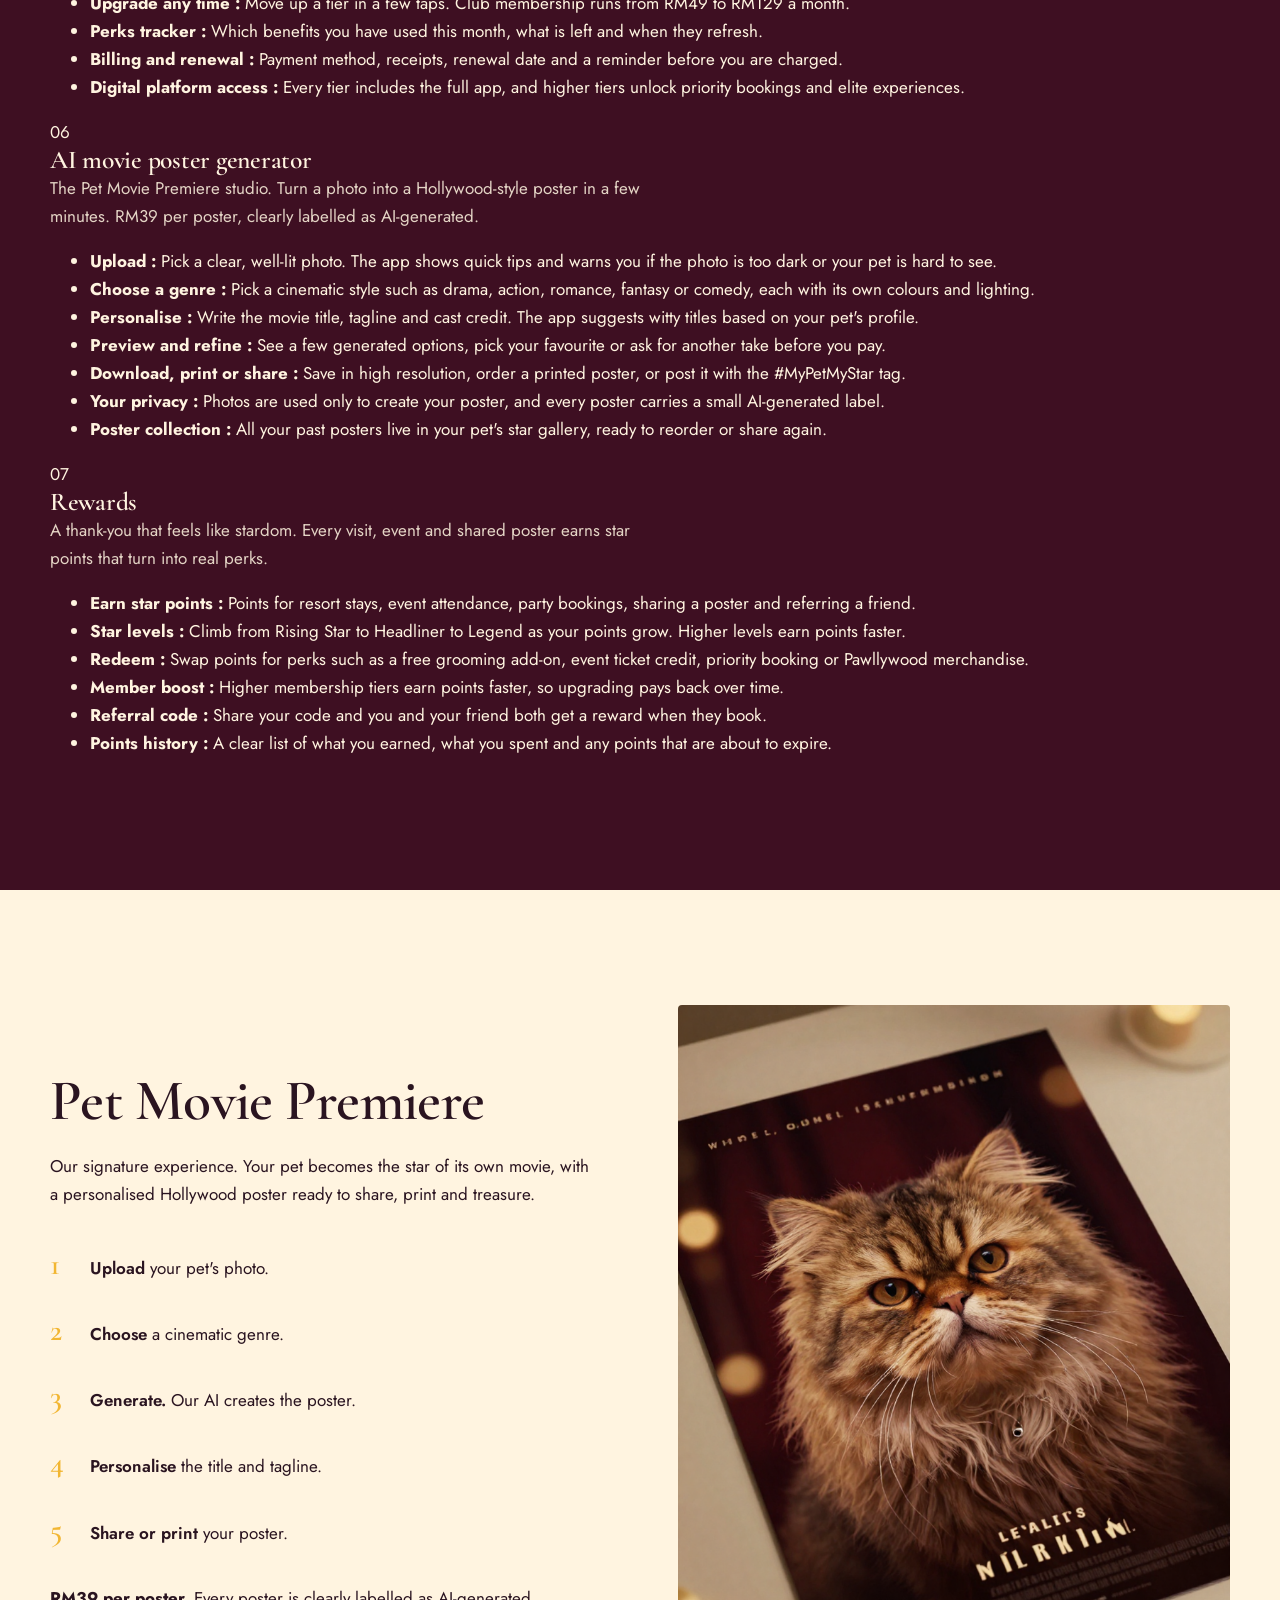
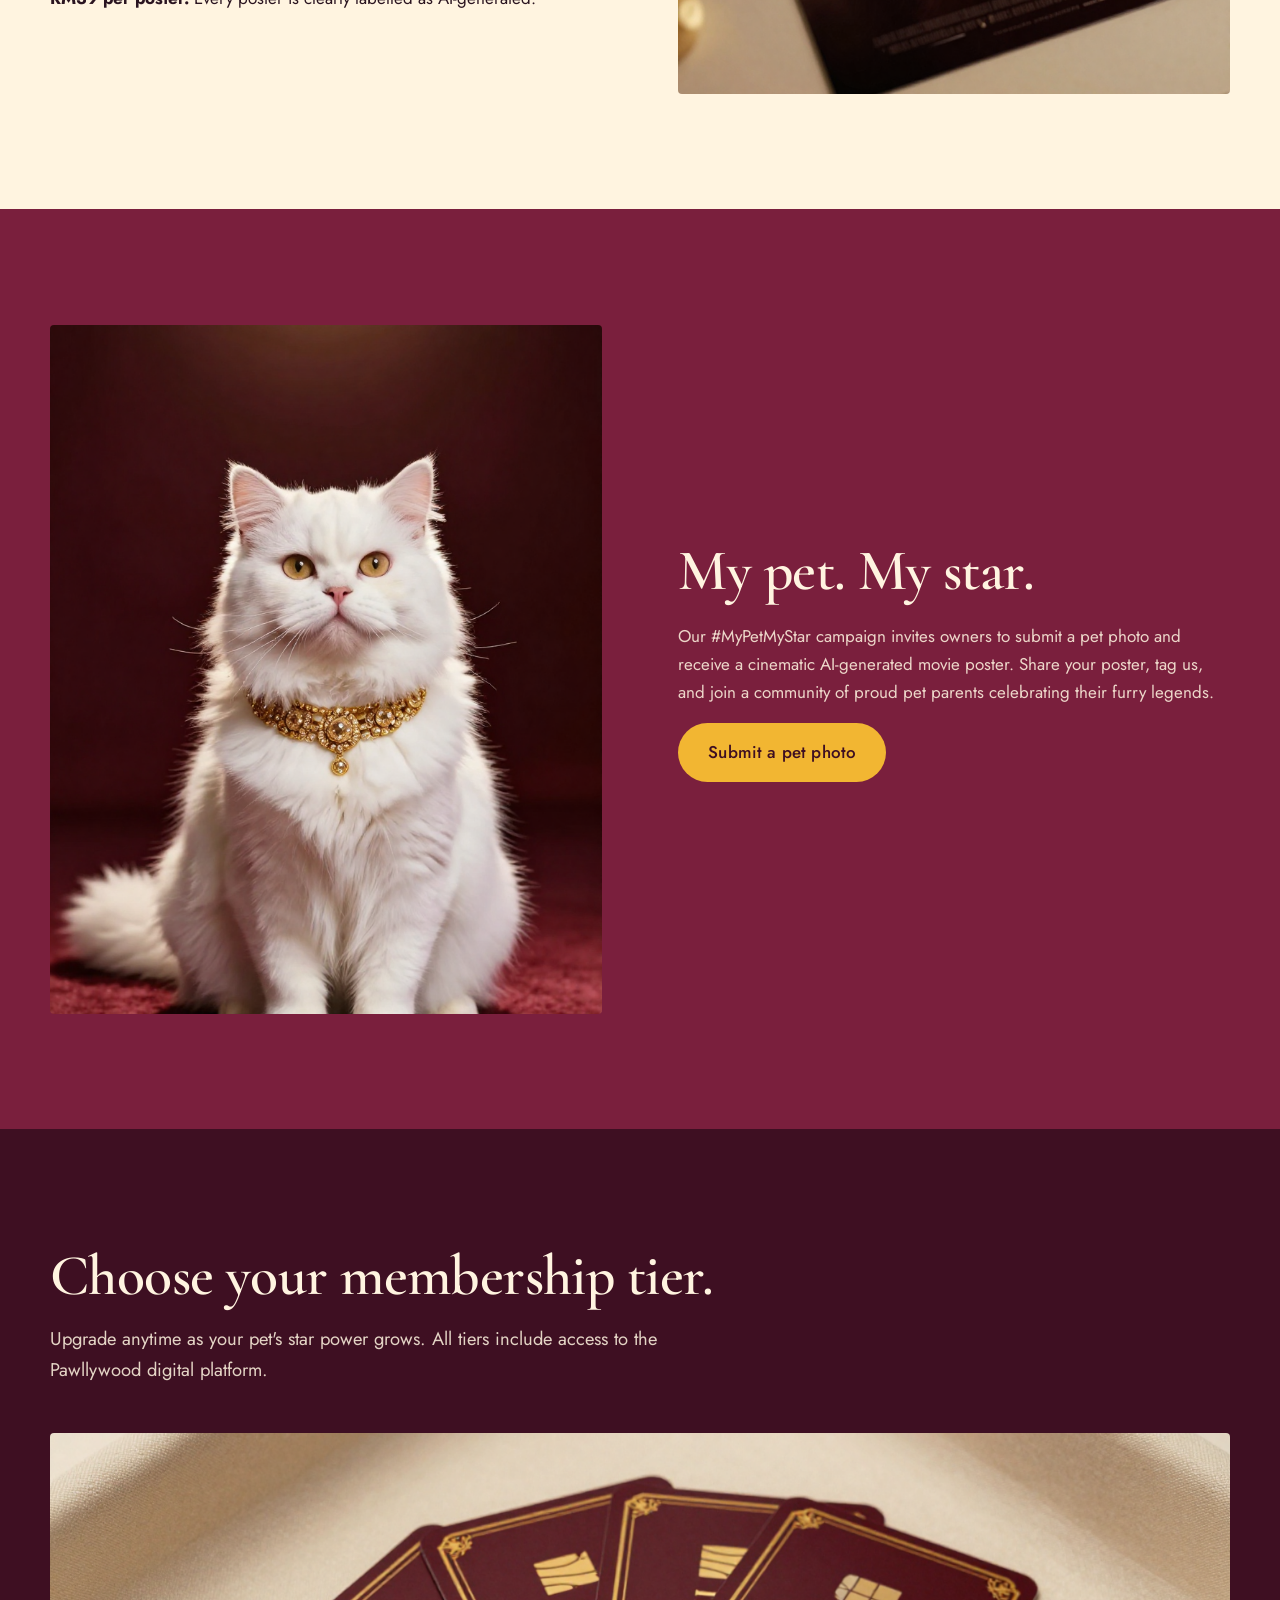
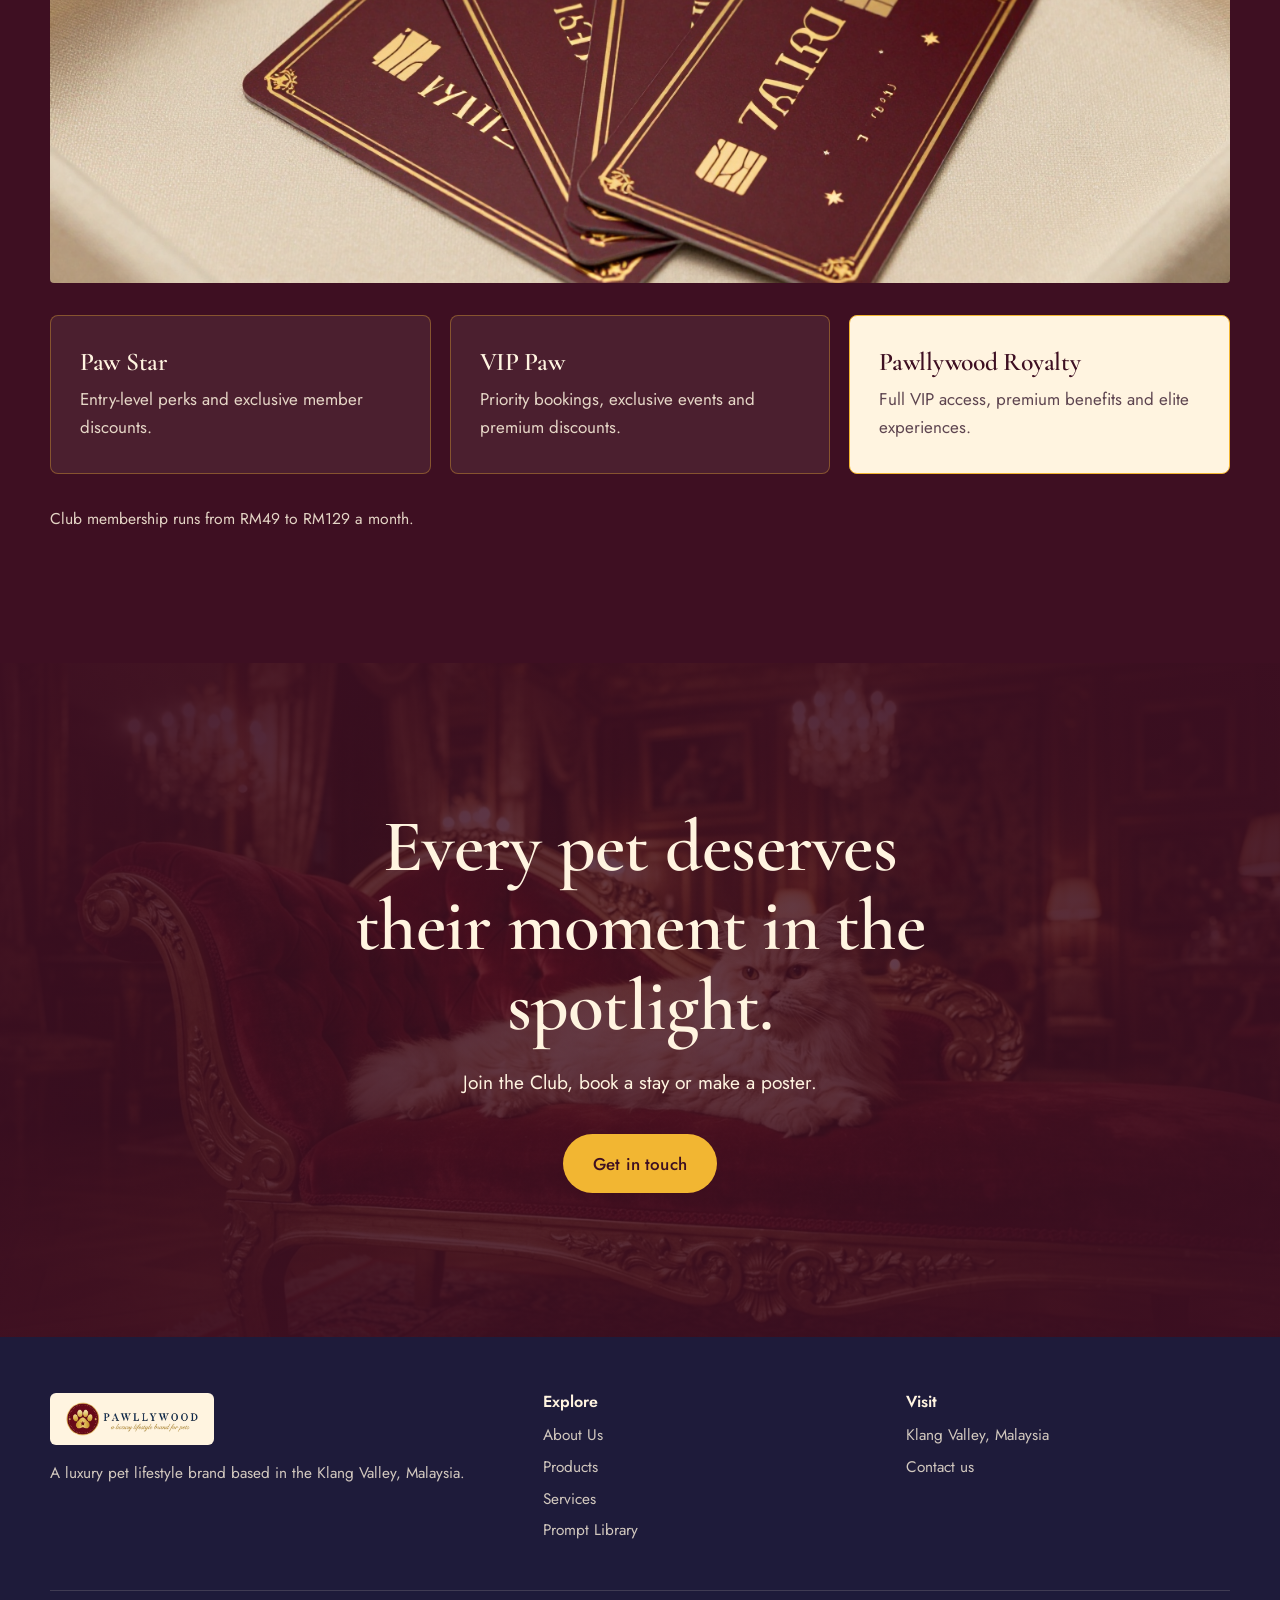
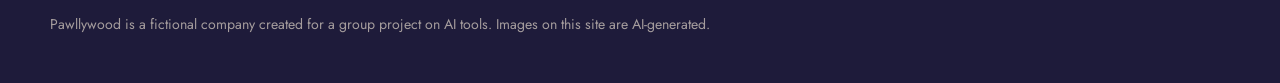
==== commit 6f210f7c: "Add files via upload" ====
--- a/product.html
+++ b/product.html
@@ -44,28 +44,74 @@
         <h2>The Pawllywood app</h2>
         <p style="margin-top:1.2rem">Clean, intuitive screens built on a burgundy and navy palette, designed for the premium pet lifestyle. Everything you need for your pet's star turn lives in one place.</p>
         <ul class="screen-list">
-          <li>Home</li><li>Pet profile</li><li>Events</li><li>Booking</li><li>Membership</li><li>AI movie poster generator</li><li>Rewards</li>
+          <li><a href="#app-home">Home</a></li><li><a href="#app-profile">Pet profile</a></li><li><a href="#app-events">Events</a></li><li><a href="#app-booking">Booking</a></li><li><a href="#app-membership">Membership</a></li><li><a href="#app-poster">AI movie poster generator</a></li><li><a href="#app-rewards">Rewards</a></li>
         </ul>
       </div>
     </div>
   </section>
 
-  <section class="section dark">
+  <section class="section dark" id="app-features">
     <div class="wrap">
       <div class="section-head">
-        <h2>What is inside the platform</h2>
-        <p>Eight parts that work together, so a booking, a party and a poster all live under one pet profile.</p>
-      </div>
-      <ul class="eco">
-        <li><strong>Pet profile</strong><span>Your pet's details, preferences and photos.</span></li>
-        <li><strong>Booking</strong><span>Reserve resort stays, parties and events.</span></li>
-        <li><strong>Events</strong><span>Find and join dating and Club events.</span></li>
-        <li><strong>Membership</strong><span>Choose and upgrade your tier at any time.</span></li>
-        <li><strong>Rewards</strong><span>Earn perks for every star moment.</span></li>
-        <li><strong>AI Studio</strong><span>Turn your pet's photo into a movie poster.</span></li>
-        <li><strong>Social and community</strong><span>Meet other owners and share your moments.</span></li>
-        <li><strong>Digital platform access</strong><span>Included with every membership tier.</span></li>
-      </ul>
+        <h2>Inside the app, screen by screen</h2>
+        <p>Seven parts that work together. Your pet profile sits at the centre, so a booking, a party and a poster all share the same details.</p>
+      </div>
+      <article class="feat" id="app-home">
+        <div class="feat-head">
+          <span class="feat-num">01</span>
+          <h3>Home</h3>
+          <p>Your pet's dashboard. Everything that matters today is one glance away, so you can book, join or create without hunting through menus.</p>
+        </div>
+        <ul class="covers"><li><strong>Pet greeting and status : </strong><span>Your pet's photo and name, current membership tier and star points balance at the top of the screen.</span></li><li><strong>What is next : </strong><span>A countdown card for your next resort stay, party or event, with quick links to view details or message the team.</span></li><li><strong>Quick actions : </strong><span>Four one-tap shortcuts: Book a stay, Get event tickets, Make a poster and Show my member card.</span></li><li><strong>Happening near you : </strong><span>Upcoming Club socials, dating nights and parties in your area, ordered by date, with member early-access labels.</span></li><li><strong>Star moments feed : </strong><span>Fresh posters, event photos and community highlights, so the app feels like a red carpet and not a booking form.</span></li><li><strong>Offers for you : </strong><span>Seasonal packages and member-only deals matched to your tier.</span></li></ul>
+      </article>
+      <article class="feat" id="app-profile">
+        <div class="feat-head">
+          <span class="feat-num">02</span>
+          <h3>Pet profile</h3>
+          <p>A digital passport for your cat. Fill it in once and every booking, event and poster picks it up automatically, so you never re-type the same details.</p>
+        </div>
+        <ul class="covers"><li><strong>The basics : </strong><span>Name, photo, breed, colour, birthday and age. Add more than one pet and switch between them in a tap.</span></li><li><strong>Personality and temperament : </strong><span>Shy, social or playful, plus what stresses them. This helps our team place them in the right supervised zone and choose suitable activities.</span></li><li><strong>Care notes : </strong><span>Diet, allergies, medication schedule, favourite toys and anything the staff should know before a stay.</span></li><li><strong>Health records : </strong><span>Upload vaccination certificates and get a reminder before they expire. Records are checked before a first visit.</span></li><li><strong>Emergency contacts : </strong><span>Your backup contact and your regular vet, kept where staff can reach them fast.</span></li><li><strong>Star gallery : </strong><span>Every photo from the Club and resort, every poster you make, and a shareable profile card for social media.</span></li></ul>
+      </article>
+      <article class="feat" id="app-events">
+        <div class="feat-head">
+          <span class="feat-num">03</span>
+          <h3>Events</h3>
+          <p>The Club calendar. Find something to do with your pet, see what is coming up and lock in a ticket without leaving the app.</p>
+        </div>
+        <ul class="covers"><li><strong>Calendar and filters : </strong><span>Browse by date, area and type: Club socials, pet dating nights, birthday premieres and brand collaborations.</span></li><li><strong>Event details : </strong><span>Time, venue, what is included, capacity and the temperament level suited to each event, so shy cats are not thrown into a crowd.</span></li><li><strong>Ticketing : </strong><span>Buy tickets in the app (dating and social events are RM80 to RM90 per pet). Tickets arrive as a QR code for check-in.</span></li><li><strong>Pet dating opt-in : </strong><span>Choose whether your pet joins matchmaking events. Suggested matches are based on temperament and both owners must agree.</span></li><li><strong>Member early access : </strong><span>VIP Paw and Pawllywood Royalty members see and book new events before they open to everyone.</span></li><li><strong>Reminders and recap : </strong><span>Calendar sync, a reminder the day before and an event photo gallery posted afterwards.</span></li></ul>
+      </article>
+      <article class="feat" id="app-booking">
+        <div class="feat-head">
+          <span class="feat-num">04</span>
+          <h3>Booking</h3>
+          <p>One booking flow for every service, so a stay, a party and a Club visit all work the same way.</p>
+        </div>
+        <ul class="covers"><li><strong>Choose a service : </strong><span>AURA Pet Resort stay (from RM180 a night), pet birthday party (from RM1,500), or a Club visit.</span></li><li><strong>Pick dates and suites : </strong><span>Availability calendar, suite types and add-ons such as spa and grooming, with the price updating as you choose.</span></li><li><strong>Health check gate : </strong><span>The app confirms vaccination records are valid before payment, so the shared space stays safe for every cat.</span></li><li><strong>Party planner : </strong><span>Guest count, theme, cake flavour and photographer options, with a summary the team confirms with you.</span></li><li><strong>Pay in the app : </strong><span>Member discounts applied automatically, a clear total and a receipt in your booking history.</span></li><li><strong>During and after : </strong><span>Photo updates while your pet is with us, a check-out summary, easy rebooking and a way to leave feedback.</span></li><li><strong>Manage changes : </strong><span>Reschedule or cancel from the booking page and chat with the guest experience team when you need a human.</span></li></ul>
+      </article>
+      <article class="feat" id="app-membership">
+        <div class="feat-head">
+          <span class="feat-num">05</span>
+          <h3>Membership</h3>
+          <p>Your Pawllywood card, in your pocket. See what your tier includes, use it at the door and upgrade whenever your pet's star power grows.</p>
+        </div>
+        <ul class="covers"><li><strong>Digital member card : </strong><span>A QR card for entering the Club lounge and claiming perks, with your pet's name and tier on it.</span></li><li><strong>Compare tiers : </strong><span>A side-by-side view of Paw Star, VIP Paw and Pawllywood Royalty so you can see exactly what each adds.</span></li><li><strong>Upgrade any time : </strong><span>Move up a tier in a few taps. Club membership runs from RM49 to RM129 a month.</span></li><li><strong>Perks tracker : </strong><span>Which benefits you have used this month, what is left and when they refresh.</span></li><li><strong>Billing and renewal : </strong><span>Payment method, receipts, renewal date and a reminder before you are charged.</span></li><li><strong>Digital platform access : </strong><span>Every tier includes the full app, and higher tiers unlock priority bookings and elite experiences.</span></li></ul>
+      </article>
+      <article class="feat" id="app-poster">
+        <div class="feat-head">
+          <span class="feat-num">06</span>
+          <h3>AI movie poster generator</h3>
+          <p>The Pet Movie Premiere studio. Turn a photo into a Hollywood-style poster in a few minutes. RM39 per poster, clearly labelled as AI-generated.</p>
+        </div>
+        <ul class="covers"><li><strong>Upload : </strong><span>Pick a clear, well-lit photo. The app shows quick tips and warns you if the photo is too dark or your pet is hard to see.</span></li><li><strong>Choose a genre : </strong><span>Pick a cinematic style such as drama, action, romance, fantasy or comedy, each with its own colours and lighting.</span></li><li><strong>Personalise : </strong><span>Write the movie title, tagline and cast credit. The app suggests witty titles based on your pet's profile.</span></li><li><strong>Preview and refine : </strong><span>See a few generated options, pick your favourite or ask for another take before you pay.</span></li><li><strong>Download, print or share : </strong><span>Save in high resolution, order a printed poster, or post it with the #MyPetMyStar tag.</span></li><li><strong>Your privacy : </strong><span>Photos are used only to create your poster, and every poster carries a small AI-generated label.</span></li><li><strong>Poster collection : </strong><span>All your past posters live in your pet's star gallery, ready to reorder or share again.</span></li></ul>
+      </article>
+      <article class="feat" id="app-rewards">
+        <div class="feat-head">
+          <span class="feat-num">07</span>
+          <h3>Rewards</h3>
+          <p>A thank-you that feels like stardom. Every visit, event and shared poster earns star points that turn into real perks.</p>
+        </div>
+        <ul class="covers"><li><strong>Earn star points : </strong><span>Points for resort stays, event attendance, party bookings, sharing a poster and referring a friend.</span></li><li><strong>Star levels : </strong><span>Climb from Rising Star to Headliner to Legend as your points grow. Higher levels earn points faster.</span></li><li><strong>Redeem : </strong><span>Swap points for perks such as a free grooming add-on, event ticket credit, priority booking or Pawllywood merchandise.</span></li><li><strong>Member boost : </strong><span>Higher membership tiers earn points faster, so upgrading pays back over time.</span></li><li><strong>Referral code : </strong><span>Share your code and you and your friend both get a reward when they book.</span></li><li><strong>Points history : </strong><span>A clear list of what you earned, what you spent and any points that are about to expire.</span></li></ul>
+      </article>
     </div>
   </section>
 
